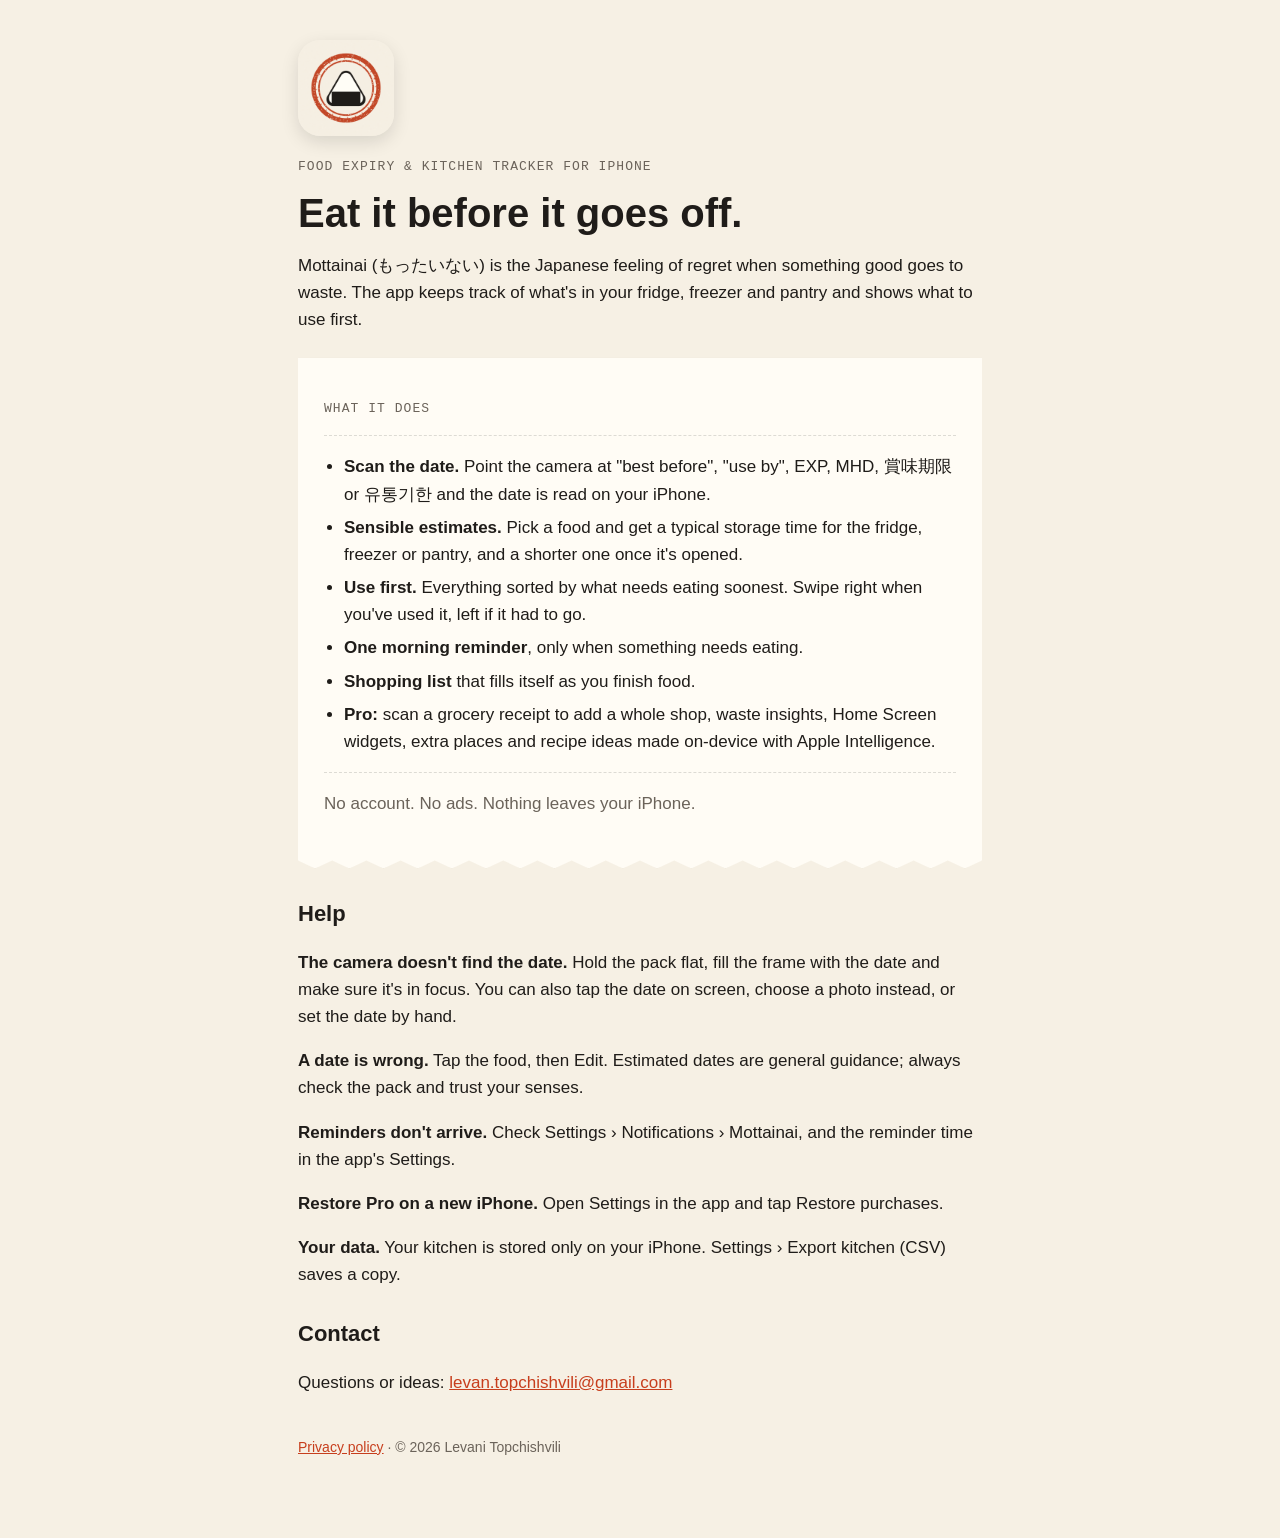
==== docs/index.html @ 49917452 "Mottainai support and privacy pages" ====
<!doctype html>
<html lang="en"><head><meta charset="utf-8"><meta name="viewport" content="width=device-width,initial-scale=1">
<title>Mottainai: Food Expiry Tracker</title>
<meta name="description" content="Mottainai keeps track of the food in your fridge, freezer and pantry, reads expiry dates with your iPhone camera and reminds you before anything goes off. No account, no ads.">
<link rel="stylesheet" href="style.css"><link rel="icon" href="icon.png"></head>
<body><main>
<img class="icon" src="icon.png" alt="Mottainai app icon">
<p class="mono">Food expiry &amp; kitchen tracker for iPhone</p>
<h1>Eat it before it goes off.</h1>
<p>Mottainai (もったいない) is the Japanese feeling of regret when something good goes to waste. The app keeps track of what's in your fridge, freezer and pantry and shows what to use first.</p>
<div class="receipt">
<p class="mono">What it does</p><hr>
<ul>
<li><b>Scan the date.</b> Point the camera at "best before", "use by", EXP, MHD, 賞味期限 or 유통기한 and the date is read on your iPhone.</li>
<li><b>Sensible estimates.</b> Pick a food and get a typical storage time for the fridge, freezer or pantry, and a shorter one once it's opened.</li>
<li><b>Use first.</b> Everything sorted by what needs eating soonest. Swipe right when you've used it, left if it had to go.</li>
<li><b>One morning reminder</b>, only when something needs eating.</li>
<li><b>Shopping list</b> that fills itself as you finish food.</li>
<li><b>Pro:</b> scan a grocery receipt to add a whole shop, waste insights, Home Screen widgets, extra places and recipe ideas made on-device with Apple Intelligence.</li>
</ul>
<hr><p class="soft">No account. No ads. Nothing leaves your iPhone.</p>
</div>
<h2>Help</h2>
<p><b>The camera doesn't find the date.</b> Hold the pack flat, fill the frame with the date and make sure it's in focus. You can also tap the date on screen, choose a photo instead, or set the date by hand.</p>
<p><b>A date is wrong.</b> Tap the food, then Edit. Estimated dates are general guidance; always check the pack and trust your senses.</p>
<p><b>Reminders don't arrive.</b> Check Settings › Notifications › Mottainai, and the reminder time in the app's Settings.</p>
<p><b>Restore Pro on a new iPhone.</b> Open Settings in the app and tap Restore purchases.</p>
<p><b>Your data.</b> Your kitchen is stored only on your iPhone. Settings › Export kitchen (CSV) saves a copy.</p>
<h2>Contact</h2>
<p>Questions or ideas: <a href="mailto:levan.topchishvili@gmail.com?subject=Mottainai">levan.topchishvili@gmail.com</a></p>
<footer><a href="privacy.html">Privacy policy</a> · © 2026 Levani Topchishvili</footer>
</main></body></html>
---- docs/style.css ----
:root{--paper:#F6F0E4;--card:#FFFCF5;--ink:#1F1C19;--soft:#6B635A;--verm:#C73E1D;--rule:rgba(31,28,25,.15)}
@media (prefers-color-scheme:dark){:root{--paper:#16140F;--card:#221F19;--ink:#F1EADB;--soft:#A79E8F;--verm:#F06A47;--rule:rgba(241,234,219,.15)}}
*{box-sizing:border-box}body{margin:0;background:var(--paper);color:var(--ink);font:17px/1.6 -apple-system,BlinkMacSystemFont,"Segoe UI",sans-serif}
main{max-width:720px;margin:0 auto;padding:40px 18px 80px}
.receipt{background:var(--card);padding:28px 26px 34px;margin:24px 0;position:relative;box-shadow:0 4px 14px rgba(0,0,0,.06);
 clip-path:polygon(0 0,100% 0,100% calc(100% - 8px),97.5% 100%,95% calc(100% - 8px),92.5% 100%,90% calc(100% - 8px),87.5% 100%,85% calc(100% - 8px),82.5% 100%,80% calc(100% - 8px),77.5% 100%,75% calc(100% - 8px),72.5% 100%,70% calc(100% - 8px),67.5% 100%,65% calc(100% - 8px),62.5% 100%,60% calc(100% - 8px),57.5% 100%,55% calc(100% - 8px),52.5% 100%,50% calc(100% - 8px),47.5% 100%,45% calc(100% - 8px),42.5% 100%,40% calc(100% - 8px),37.5% 100%,35% calc(100% - 8px),32.5% 100%,30% calc(100% - 8px),27.5% 100%,25% calc(100% - 8px),22.5% 100%,20% calc(100% - 8px),17.5% 100%,15% calc(100% - 8px),12.5% 100%,10% calc(100% - 8px),7.5% 100%,5% calc(100% - 8px),2.5% 100%,0 calc(100% - 8px))}
.mono{font-family:ui-monospace,SFMono-Regular,Menlo,monospace;letter-spacing:.08em;text-transform:uppercase;font-size:13px;color:var(--soft)}
hr{border:0;border-top:1px dashed var(--rule);margin:16px 0}
h1{font-size:40px;line-height:1.1;margin:8px 0 6px}h2{font-size:22px;margin:28px 0 6px}
a{color:var(--verm)}img.icon{width:96px;height:96px;border-radius:22px;box-shadow:0 6px 18px rgba(0,0,0,.12)}
ul{padding-left:20px}li{margin:6px 0}.soft{color:var(--soft)}footer{margin-top:40px;font-size:14px;color:var(--soft)}
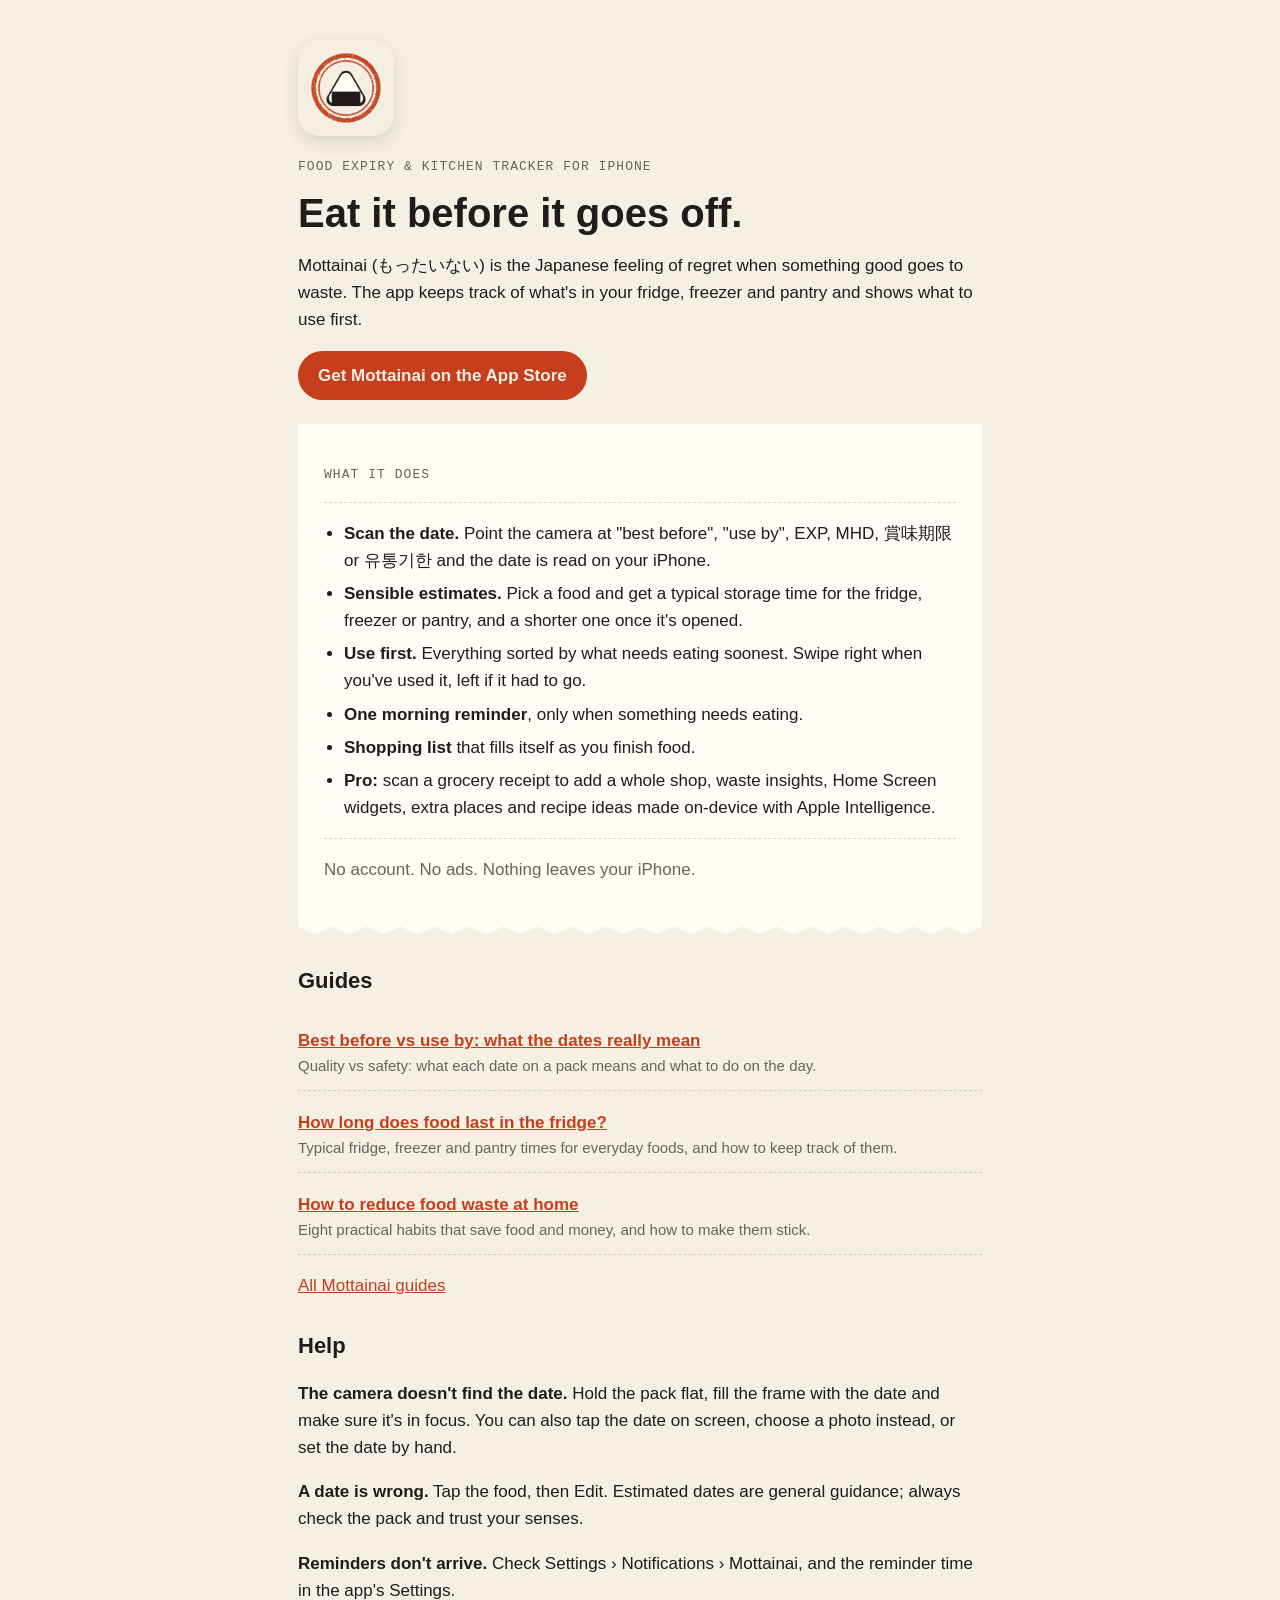
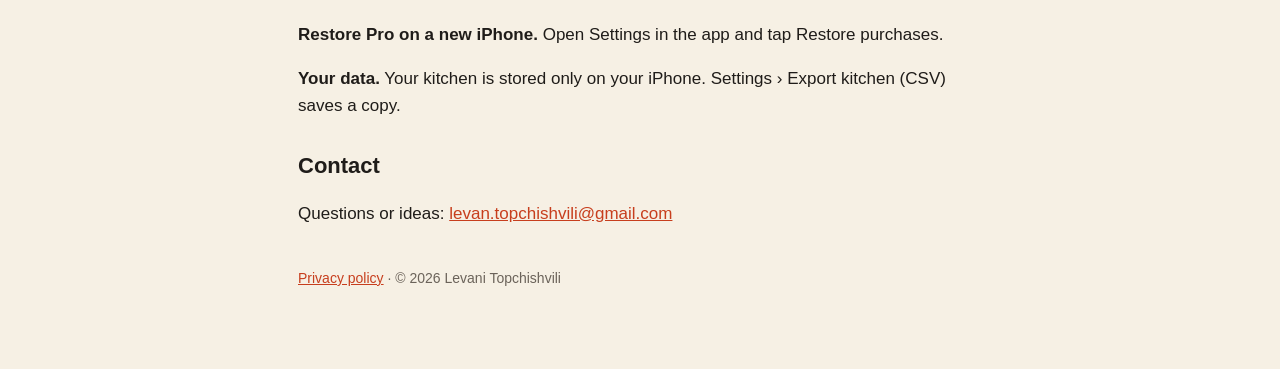
==== commit fa272e19: "Guides: three how-to articles, guides hub, sitemap and App Store links" ====
--- a/docs/index.html
+++ b/docs/index.html
@@ -2,12 +2,13 @@
 <html lang="en"><head><meta charset="utf-8"><meta name="viewport" content="width=device-width,initial-scale=1">
 <title>Mottainai: Food Expiry Tracker</title>
 <meta name="description" content="Mottainai keeps track of the food in your fridge, freezer and pantry, reads expiry dates with your iPhone camera and reminds you before anything goes off. No account, no ads.">
-<link rel="stylesheet" href="style.css"><link rel="icon" href="icon.png"></head>
+<link rel="stylesheet" href="style.css"><link rel="icon" href="icon.png"><meta name="apple-itunes-app" content="app-id=6818214929"></head>
 <body><main>
 <img class="icon" src="icon.png" alt="Mottainai app icon">
 <p class="mono">Food expiry &amp; kitchen tracker for iPhone</p>
 <h1>Eat it before it goes off.</h1>
 <p>Mottainai (もったいない) is the Japanese feeling of regret when something good goes to waste. The app keeps track of what's in your fridge, freezer and pantry and shows what to use first.</p>
+<p class="g-cta-row"><a class="g-cta" href="https://apps.apple.com/app/id6818214929">Get Mottainai on the App Store</a></p>
 <div class="receipt">
 <p class="mono">What it does</p><hr>
 <ul>
@@ -20,7 +21,15 @@
 </ul>
 <hr><p class="soft">No account. No ads. Nothing leaves your iPhone.</p>
 </div>
-<h2>Help</h2>
+<h2 id="guides">Guides</h2>
+<ul class="g-list">
+<li><a href="guides/best-before-vs-use-by.html">Best before vs use by: what the dates really mean</a><span>Quality vs safety: what each date on a pack means and what to do on the day.</span></li>
+<li><a href="guides/how-long-does-food-last-in-the-fridge.html">How long does food last in the fridge?</a><span>Typical fridge, freezer and pantry times for everyday foods, and how to keep track of them.</span></li>
+<li><a href="guides/how-to-reduce-food-waste-at-home.html">How to reduce food waste at home</a><span>Eight practical habits that save food and money, and how to make them stick.</span></li>
+</ul>
+<p><a href="guides/">All Mottainai guides</a></p>
+
+<h2 id="help">Help</h2>
 <p><b>The camera doesn't find the date.</b> Hold the pack flat, fill the frame with the date and make sure it's in focus. You can also tap the date on screen, choose a photo instead, or set the date by hand.</p>
 <p><b>A date is wrong.</b> Tap the food, then Edit. Estimated dates are general guidance; always check the pack and trust your senses.</p>
 <p><b>Reminders don't arrive.</b> Check Settings › Notifications › Mottainai, and the reminder time in the app's Settings.</p>
--- a/docs/style.css
+++ b/docs/style.css
@@ -9,3 +9,24 @@
 h1{font-size:40px;line-height:1.1;margin:8px 0 6px}h2{font-size:22px;margin:28px 0 6px}
 a{color:var(--verm)}img.icon{width:96px;height:96px;border-radius:22px;box-shadow:0 6px 18px rgba(0,0,0,.12)}
 ul{padding-left:20px}li{margin:6px 0}.soft{color:var(--soft)}footer{margin-top:40px;font-size:14px;color:var(--soft)}
+
+/* guides */
+.crumbs{margin:6px 0 10px}
+.crumbs a{color:inherit}
+.guide h1{font-size:34px}
+@media (max-width:480px){.guide h1{font-size:28px}}
+.lead{font-size:20px}
+.g-cta{display:inline-block;background:var(--verm);color:var(--paper);font-weight:600;text-decoration:none;padding:11px 20px;border-radius:999px}
+.g-cta-row{margin:14px 0}
+article{overflow-wrap:break-word}
+.g-end{margin-top:44px}
+.g-end h2{margin-top:0}
+.g-list,.g-related ul{list-style:none;padding:0}
+.g-list li,.g-related li{padding:12px 0;border-bottom:1px dashed var(--rule)}
+.g-list a,.g-related li a{font-weight:600;display:block}
+.g-list span,.g-related li span{display:block;color:var(--soft);font-size:15px}
+ol.steps li,ul.tips li{margin:8px 0}
+ol.steps{padding-left:24px}
+article table{border-collapse:collapse;width:100%;font-size:15px;margin:14px 0}
+article th,article td{border-bottom:1px dashed var(--rule);padding:8px 10px 8px 0;text-align:left;vertical-align:top}
+.g-table{overflow-x:auto}
